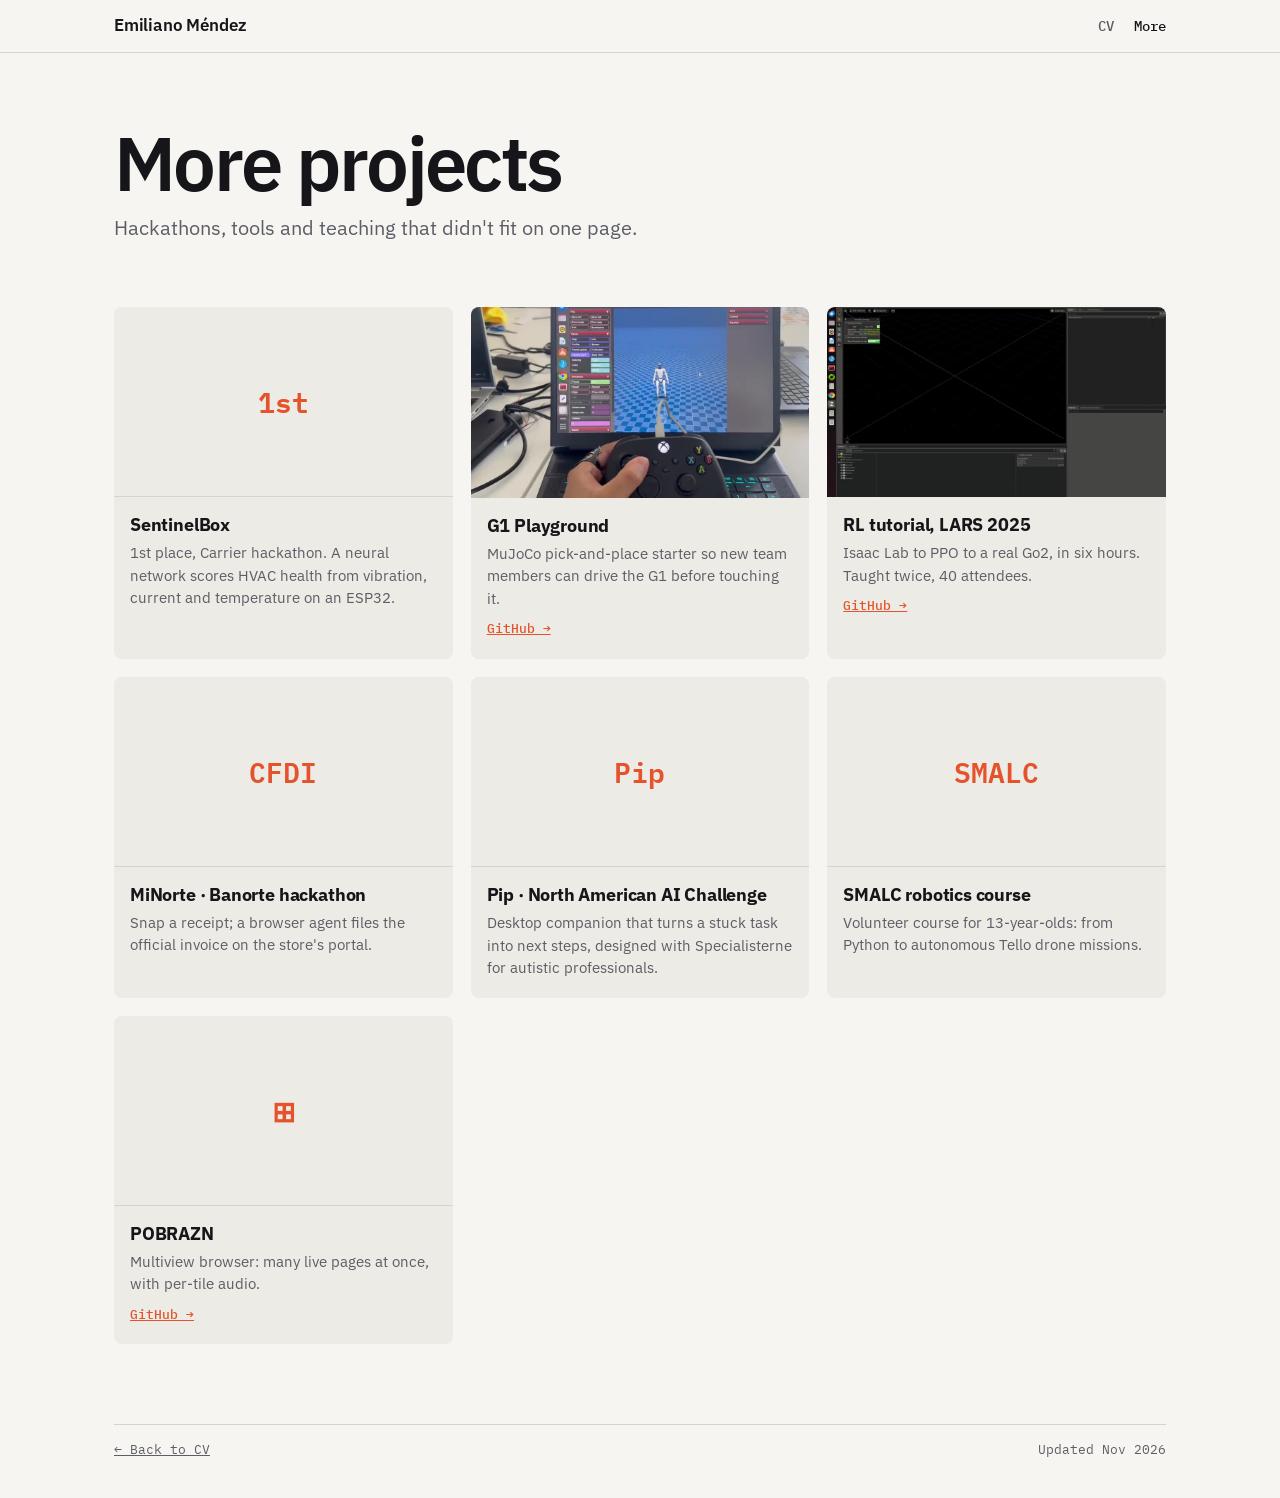
==== more.html @ 5f45ddda "Personal site: CV entries with videos, more projects page" ====
<!doctype html>
<html lang="en">
<head>
<meta charset="utf-8">
<meta name="viewport" content="width=device-width, initial-scale=1">
<title>More projects · Emiliano Méndez</title>
<meta name="description" content="Hackathons, open-source tools and teaching by Emiliano Méndez Jiménez.">
<link rel="preconnect" href="https://fonts.googleapis.com">
<link rel="preconnect" href="https://fonts.gstatic.com" crossorigin>
<link href="https://fonts.googleapis.com/css2?family=IBM+Plex+Mono:wght@400;500&family=IBM+Plex+Sans:wght@400;500;600&display=swap" rel="stylesheet">
<link rel="stylesheet" href="style.css">
<link rel="icon" href="data:image/svg+xml,<svg xmlns='http://www.w3.org/2000/svg' viewBox='0 0 32 32'><rect width='32' height='32' rx='6' fill='%23e4532b'/><text x='16' y='22' font-family='monospace' font-size='16' font-weight='700' fill='white' text-anchor='middle'>EM</text></svg>">
</head>
<body>

<div class="bar">
  <div class="wrap">
    <a class="name" href="./">Emiliano Méndez</a>
    <nav>
      <a href="./">CV</a>
      <a href="more.html" aria-current="page">More</a>
    </nav>
  </div>
</div>

<main class="wrap">
  <section class="hero">
    <h1>More projects</h1>
    <p>Hackathons, tools and teaching that didn't fit on one page.</p>
  </section>

  <div class="cards">
    <article class="card">
      <div class="ph">1st</div>
      <div class="body">
        <h3>SentinelBox</h3>
        <p>1st place, Carrier hackathon. A neural network scores HVAC health from vibration, current and temperature on an ESP32.</p>
      </div>
    </article>

    <article class="card">
      <video src="media/p_playground.mp4" width="960" height="540" poster="media/p_playground.jpg" muted loop playsinline preload="none"></video>
      <div class="body">
        <h3>G1 Playground</h3>
        <p>MuJoCo pick-and-place starter so new team members can drive the G1 before touching it.</p>
        <a class="go" href="https://github.com/EMendezJ/G1-Playground">GitHub →</a>
      </div>
    </article>

    <article class="card">
      <video src="media/p_isaaclab.mp4" width="960" height="600" poster="media/p_isaaclab.jpg" muted loop playsinline preload="none"></video>
      <div class="body">
        <h3>RL tutorial, LARS 2025</h3>
        <p>Isaac Lab to PPO to a real Go2, in six hours. Taught twice, 40 attendees.</p>
        <a class="go" href="https://github.com/EMendezJ/LARS-RL-TUTORIAL">GitHub →</a>
      </div>
    </article>

    <article class="card">
      <div class="ph">CFDI</div>
      <div class="body">
        <h3>MiNorte · Banorte hackathon</h3>
        <p>Snap a receipt; a browser agent files the official invoice on the store's portal.</p>
      </div>
    </article>

    <article class="card">
      <div class="ph">Pip</div>
      <div class="body">
        <h3>Pip · North American AI Challenge</h3>
        <p>Desktop companion that turns a stuck task into next steps, designed with Specialisterne for autistic professionals.</p>
      </div>
    </article>

    <article class="card">
      <div class="ph">SMALC</div>
      <div class="body">
        <h3>SMALC robotics course</h3>
        <p>Volunteer course for 13-year-olds: from Python to autonomous Tello drone missions.</p>
      </div>
    </article>

    <article class="card">
      <div class="ph">⊞</div>
      <div class="body">
        <h3>POBRAZN</h3>
        <p>Multiview browser: many live pages at once, with per-tile audio.</p>
        <a class="go" href="https://github.com/EMendezJ/POBRAZN">GitHub →</a>
      </div>
    </article>
  </div>

  <footer>
    <a href="./">← Back to CV</a>
    <span>Updated Nov 2026</span>
  </footer>
</main>

<script>
  const io = new IntersectionObserver(entries => {
    for (const e of entries) {
      if (e.isIntersecting) e.target.play().catch(() => {});
      else e.target.pause();
    }
  }, { threshold: 0.25 });
  document.querySelectorAll('video').forEach(v => io.observe(v));
</script>
</body>
</html>
---- style.css ----
:root {
  --bg: #f6f5f1;
  --surface: #ecebe5;
  --ink: #16161a;
  --muted: #5d5d66;
  --rule: #d6d4cc;
  --accent: #e4532b;
  --tile: #111114;
  --sans: "IBM Plex Sans", system-ui, sans-serif;
  --mono: "IBM Plex Mono", ui-monospace, monospace;
}
@media (prefers-color-scheme: dark) {
  :root:not([data-theme="light"]) {
    --bg: #101012;
    --surface: #1a1a1d;
    --ink: #ecebe6;
    --muted: #9a9aa3;
    --rule: #2c2c31;
    --accent: #ff6a3d;
    --tile: #000;
  }
}
:root[data-theme="dark"] {
  --bg: #101012;
  --surface: #1a1a1d;
  --ink: #ecebe6;
  --muted: #9a9aa3;
  --rule: #2c2c31;
  --accent: #ff6a3d;
  --tile: #000;
}

* { box-sizing: border-box; }
html { scroll-behavior: smooth; }
body {
  margin: 0;
  background: var(--bg);
  color: var(--ink);
  font: 400 17px/1.5 var(--sans);
  -webkit-font-smoothing: antialiased;
}
a { color: inherit; }
.wrap { max-width: 1100px; margin: 0 auto; padding: 0 24px; }

/* top bar */
.bar {
  position: sticky; top: 0; z-index: 10;
  background: color-mix(in srgb, var(--bg) 88%, transparent);
  backdrop-filter: blur(8px);
  border-bottom: 1px solid var(--rule);
}
.bar .wrap { display: flex; align-items: center; justify-content: space-between; height: 52px; }
.bar .name { font-weight: 600; text-decoration: none; letter-spacing: -0.01em; }
.bar nav { display: flex; gap: 20px; font: 500 14px var(--mono); }
.bar nav a { text-decoration: none; color: var(--muted); }
.bar nav a[aria-current="page"], .bar nav a:hover { color: var(--ink); }

/* hero */
.hero { padding: 72px 0 40px; }
.hero h1 {
  margin: 0 0 12px;
  font-size: clamp(40px, 7vw, 76px);
  line-height: 1;
  letter-spacing: -0.035em;
  font-weight: 600;
}
.hero p { margin: 0; max-width: 34em; font-size: 20px; color: var(--muted); }
.hero p b { color: var(--ink); font-weight: 500; }
.links { display: flex; flex-wrap: wrap; gap: 10px; margin-top: 28px; }
.links a {
  font: 500 14px var(--mono);
  text-decoration: none;
  padding: 8px 14px;
  border: 1px solid var(--rule);
  border-radius: 999px;
}
.links a:hover { border-color: var(--ink); }
.links a.primary { background: var(--ink); color: var(--bg); border-color: var(--ink); }

/* index of entries */
.toc {
  display: grid; grid-template-columns: repeat(auto-fill, minmax(160px, 1fr));
  gap: 0 16px; margin: 8px 0 0; padding: 0; list-style: none;
  border-top: 1px solid var(--rule);
}
.toc a {
  display: block; padding: 12px 0; text-decoration: none;
  border-bottom: 1px solid var(--rule); font-size: 15px;
}
.toc a span { display: block; font: 400 12px var(--mono); color: var(--muted); }
.toc a:hover { color: var(--accent); }

/* entries */
.entry { padding: 56px 0 8px; scroll-margin-top: 52px; }
.entry header {
  display: flex; flex-wrap: wrap; align-items: baseline; justify-content: space-between;
  gap: 4px 16px; padding-bottom: 10px; border-bottom: 2px solid var(--ink);
}
.entry h2 { margin: 0; font-size: 26px; letter-spacing: -0.02em; font-weight: 600; }
.entry h2 small { font-weight: 400; color: var(--muted); }
.entry time, .tag { font: 500 13px var(--mono); color: var(--muted); }
.entry .what { margin: 14px 0 20px; max-width: 46em; font-size: 18px; }
.entry .what em { font-style: normal; color: var(--accent); font-weight: 500; }

/* media strip: tiles keep the clip's own aspect ratio */
.media { display: flex; flex-wrap: wrap; gap: 14px; }
.media figure { margin: 0; flex: 0 1 auto; max-width: 100%; }
.media video, .media img {
  display: block; height: 300px; width: auto; max-width: 100%;
  object-fit: cover; background: var(--tile); border-radius: 6px;
}
.media figcaption { margin-top: 6px; font: 400 13px var(--mono); color: var(--muted); }

/* plain list rows (talks, awards) */
.rows { list-style: none; margin: 16px 0 0; padding: 0; }
.rows li {
  display: grid; grid-template-columns: 110px 1fr; gap: 16px;
  padding: 12px 0; border-bottom: 1px solid var(--rule);
}
.rows li .tag { padding-top: 3px; }
.rows a { text-decoration-color: var(--accent); text-underline-offset: 3px; }

/* more page cards */
.cards { display: grid; grid-template-columns: repeat(auto-fill, minmax(300px, 1fr)); gap: 18px; margin-top: 24px; }
.card { background: var(--surface); border-radius: 8px; overflow: hidden; display: flex; flex-direction: column; }
.card video, .card .ph {
  width: 100%; height: auto; aspect-ratio: 16 / 9; object-fit: cover; display: block; background: var(--tile);
}
.card .ph { display: grid; place-items: center; font: 600 28px var(--mono); color: var(--accent); background: var(--surface); border-bottom: 1px solid var(--rule); }
.card .body { padding: 14px 16px 18px; }
.card h3 { margin: 0 0 4px; font-size: 18px; letter-spacing: -0.01em; }
.card p { margin: 0; color: var(--muted); font-size: 15px; }
.card a.go { display: inline-block; margin-top: 10px; font: 500 13px var(--mono); color: var(--accent); }

footer { margin: 80px 0 40px; padding-top: 16px; border-top: 1px solid var(--rule); font: 400 13px var(--mono); color: var(--muted); display: flex; justify-content: space-between; flex-wrap: wrap; gap: 8px; }

@media (max-width: 640px) {
  .wrap { padding: 0 16px; }
  .hero { padding: 48px 0 28px; }
  .hero p { font-size: 18px; }
  .media { flex-wrap: nowrap; overflow-x: auto; scroll-snap-type: x mandatory; padding-bottom: 6px; }
  .media figure { flex: 0 0 auto; scroll-snap-align: start; }
  .media video, .media img { height: 260px; max-width: 85vw; }
  .rows li { grid-template-columns: 1fr; gap: 2px; }
  .bar nav { gap: 14px; }
}
@media (prefers-reduced-motion: reduce) {
  html { scroll-behavior: auto; }
}
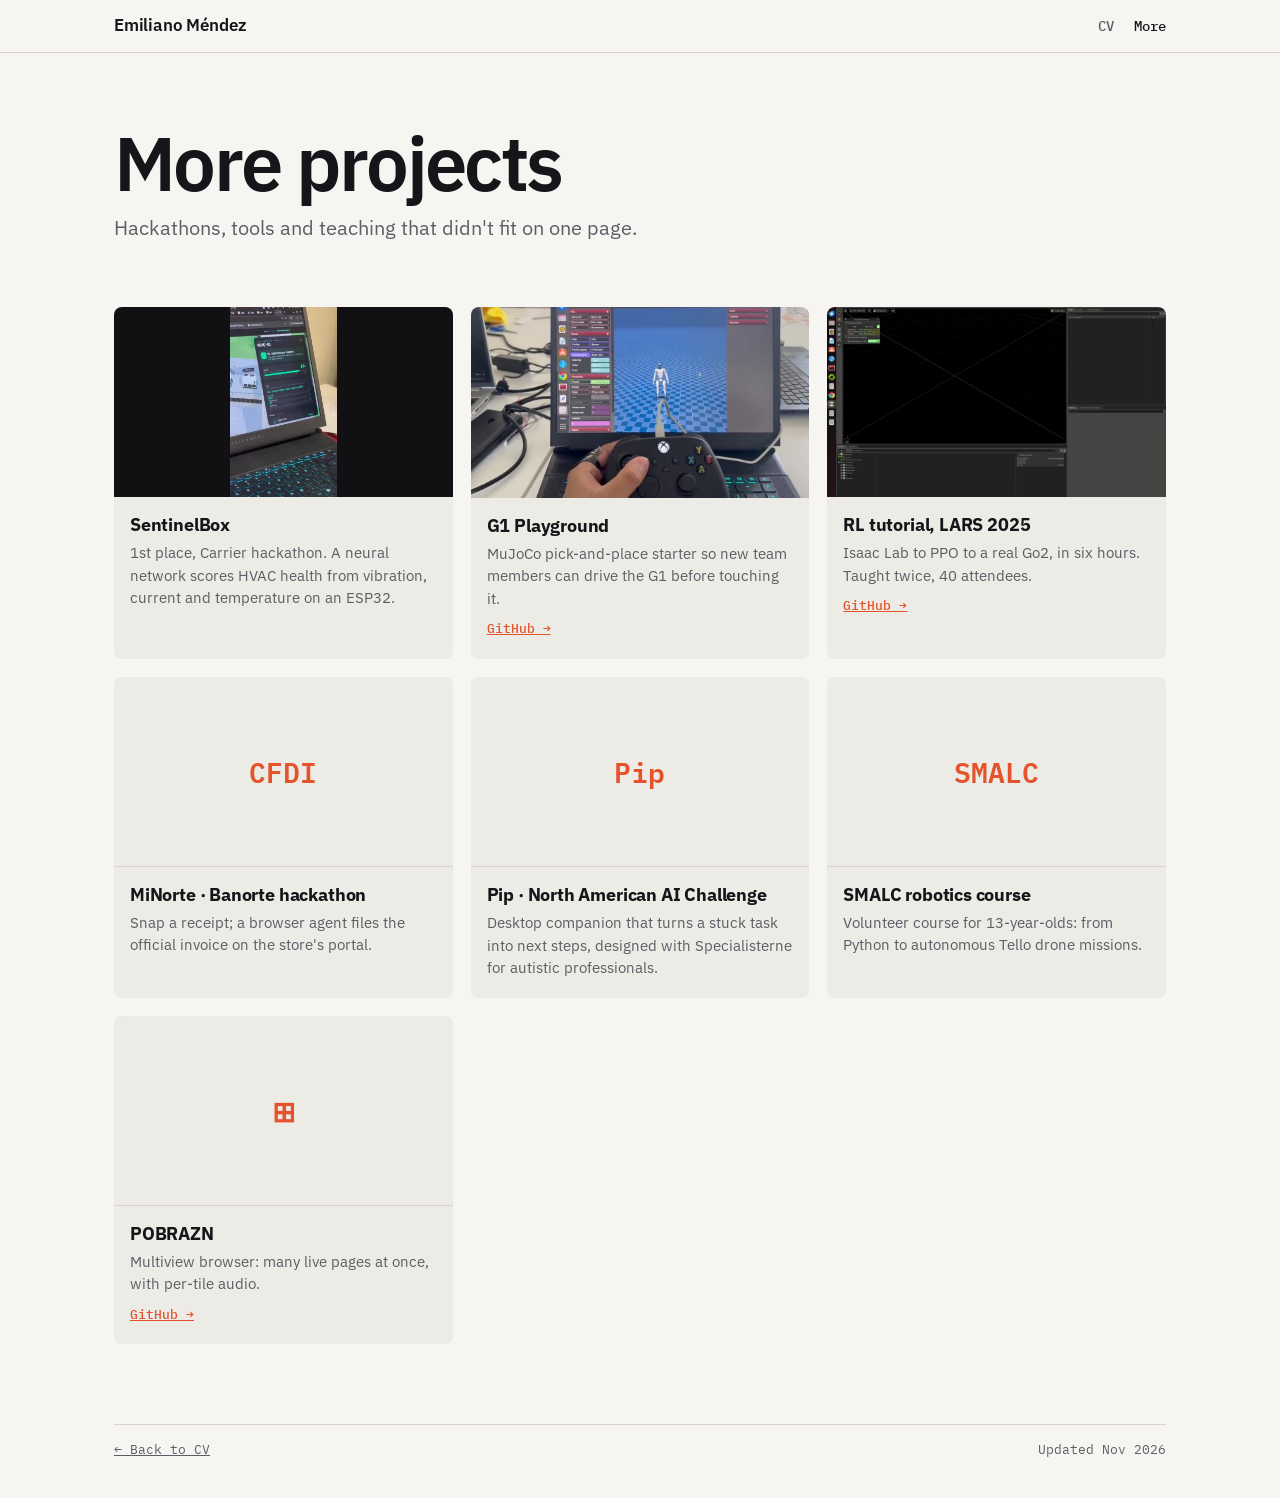
==== commit 93b9fc21: "Add SentinelBox demo clip" ====
--- a/more.html
+++ b/more.html
@@ -31,7 +31,7 @@
 
   <div class="cards">
     <article class="card">
-      <div class="ph">1st</div>
+      <video class="fit" src="media/s_sentinel.mp4" width="406" height="720" poster="media/s_sentinel.jpg" muted loop playsinline preload="none"></video>
       <div class="body">
         <h3>SentinelBox</h3>
         <p>1st place, Carrier hackathon. A neural network scores HVAC health from vibration, current and temperature on an ESP32.</p>
--- a/style.css
+++ b/style.css
@@ -126,6 +126,7 @@
 .card video, .card .ph {
   width: 100%; height: auto; aspect-ratio: 16 / 9; object-fit: cover; display: block; background: var(--tile);
 }
+.card video.fit { object-fit: contain; }
 .card .ph { display: grid; place-items: center; font: 600 28px var(--mono); color: var(--accent); background: var(--surface); border-bottom: 1px solid var(--rule); }
 .card .body { padding: 14px 16px 18px; }
 .card h3 { margin: 0 0 4px; font-size: 18px; letter-spacing: -0.01em; }
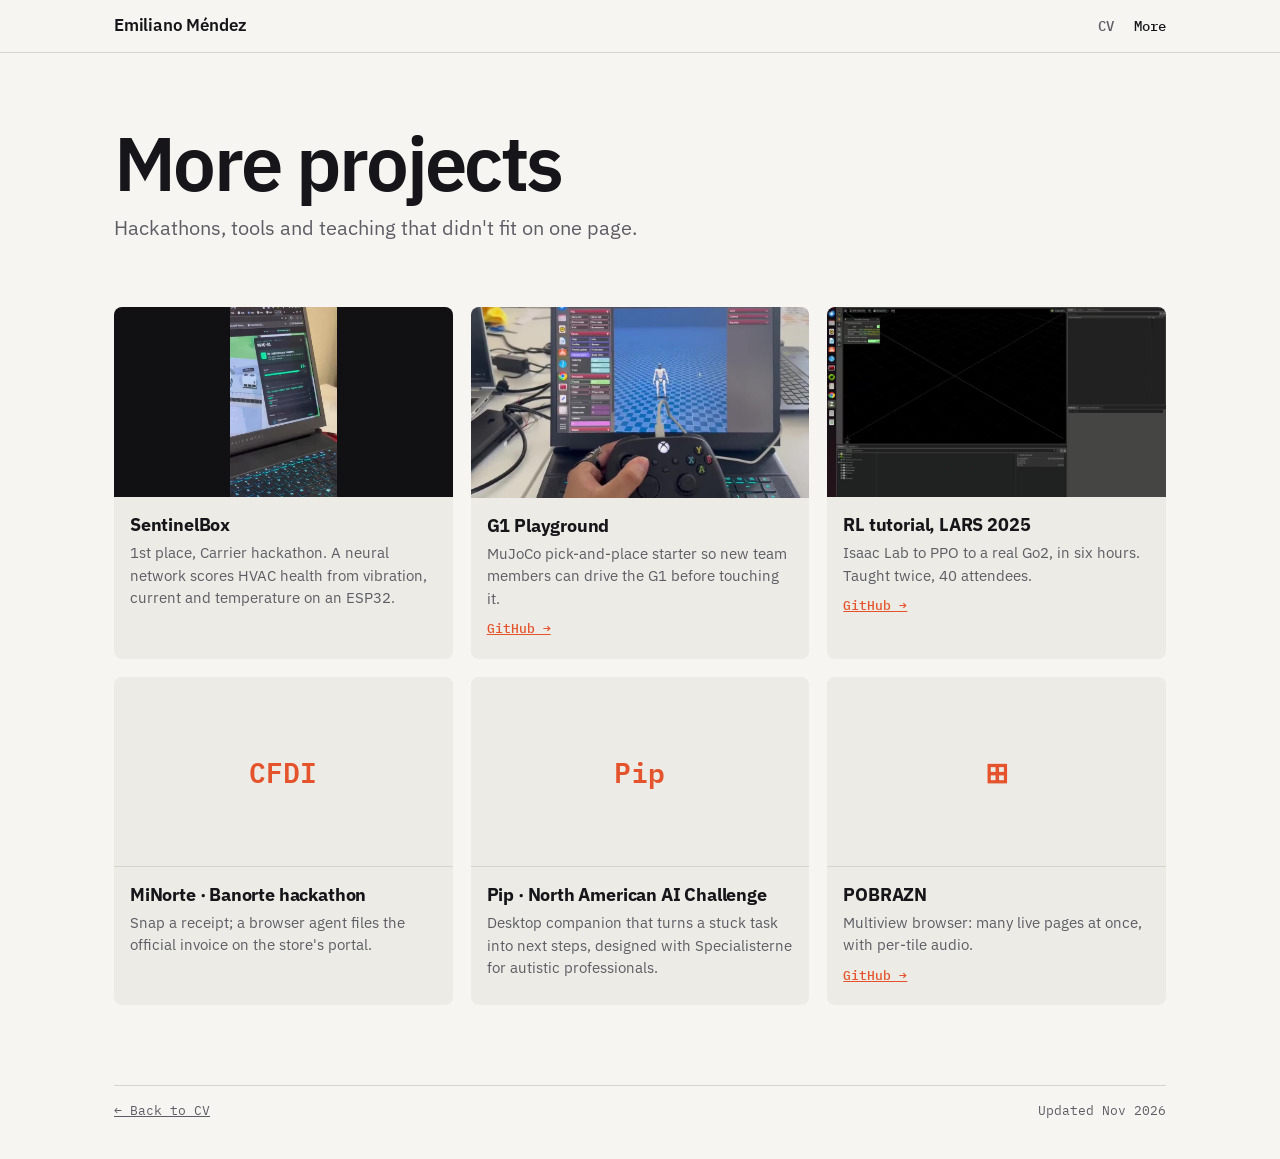
==== commit 643d45f3: "Add SMALC teaching section and CV links" ====
--- a/more.html
+++ b/more.html
@@ -72,13 +72,6 @@
       </div>
     </article>
 
-    <article class="card">
-      <div class="ph">SMALC</div>
-      <div class="body">
-        <h3>SMALC robotics course</h3>
-        <p>Volunteer course for 13-year-olds: from Python to autonomous Tello drone missions.</p>
-      </div>
-    </article>
 
     <article class="card">
       <div class="ph">⊞</div>
--- a/style.css
+++ b/style.css
@@ -111,6 +111,13 @@
 }
 .media figcaption { margin-top: 6px; font: 400 13px var(--mono); color: var(--muted); }
 
+/* course sessions, in teaching order */
+.steps { display: flex; flex-wrap: wrap; gap: 8px; margin: 0 0 20px; padding: 0; list-style: none; counter-reset: s; }
+.steps li { counter-increment: s; font: 400 13px var(--mono); padding: 5px 10px; border: 1px solid var(--rule); border-radius: 999px; }
+.steps li::before { content: counter(s) " "; color: var(--accent); font-weight: 500; }
+.entry .more { margin: 14px 0 0; font: 500 14px var(--mono); }
+.entry .more a { color: var(--accent); text-decoration: none; }
+
 /* plain list rows (talks, awards) */
 .rows { list-style: none; margin: 16px 0 0; padding: 0; }
 .rows li {
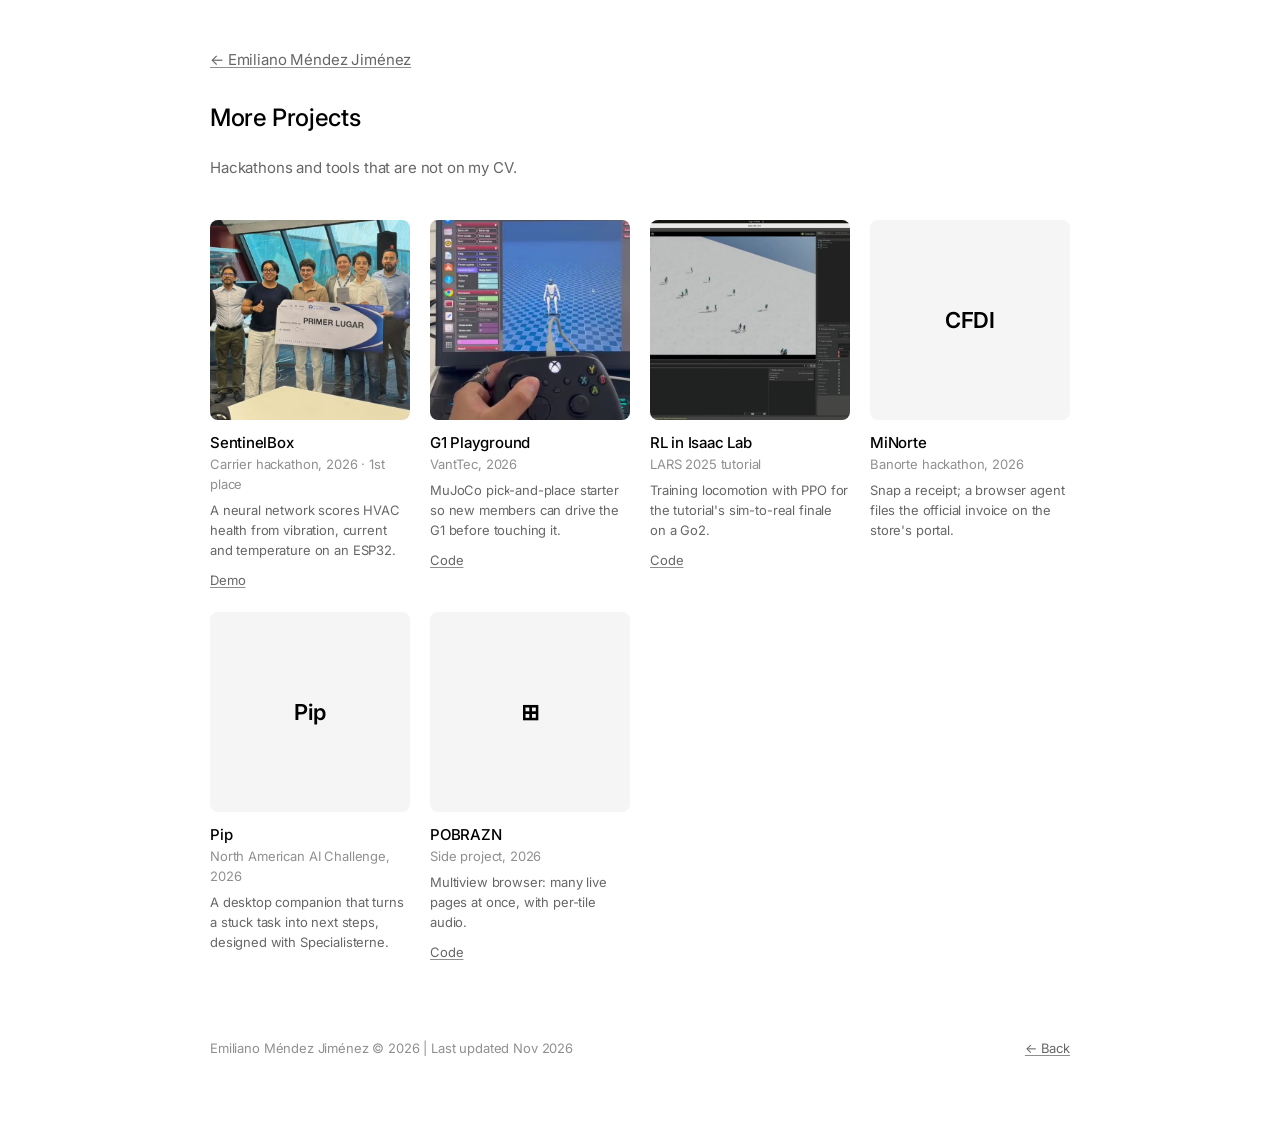
==== commit 4c158967: "Redesign as an academic homepage: profile, affiliations, news, entries with video" ====
--- a/more.html
+++ b/more.html
@@ -3,98 +3,74 @@
 <head>
 <meta charset="utf-8">
 <meta name="viewport" content="width=device-width, initial-scale=1">
-<title>More projects · Emiliano Méndez</title>
-<meta name="description" content="Hackathons, open-source tools and teaching by Emiliano Méndez Jiménez.">
+<title>More projects · Emiliano Méndez Jiménez</title>
+<meta name="description" content="Hackathons and side projects by Emiliano Méndez Jiménez.">
 <link rel="preconnect" href="https://fonts.googleapis.com">
 <link rel="preconnect" href="https://fonts.gstatic.com" crossorigin>
-<link href="https://fonts.googleapis.com/css2?family=IBM+Plex+Mono:wght@400;500&family=IBM+Plex+Sans:wght@400;500;600&display=swap" rel="stylesheet">
+<link href="https://fonts.googleapis.com/css2?family=Inter:wght@400;500;600&display=swap" rel="stylesheet">
 <link rel="stylesheet" href="style.css">
-<link rel="icon" href="data:image/svg+xml,<svg xmlns='http://www.w3.org/2000/svg' viewBox='0 0 32 32'><rect width='32' height='32' rx='6' fill='%23e4532b'/><text x='16' y='22' font-family='monospace' font-size='16' font-weight='700' fill='white' text-anchor='middle'>EM</text></svg>">
+<link rel="icon" href="data:image/svg+xml,<svg xmlns='http://www.w3.org/2000/svg' viewBox='0 0 32 32'><rect width='32' height='32' rx='7' fill='black'/><text x='16' y='21.5' font-family='sans-serif' font-size='14' font-weight='600' fill='white' text-anchor='middle'>EM</text></svg>">
 </head>
 <body>
+<main>
+  <p><a href="./">← Emiliano Méndez Jiménez</a></p>
 
-<div class="bar">
-  <div class="wrap">
-    <a class="name" href="./">Emiliano Méndez</a>
-    <nav>
-      <a href="./">CV</a>
-      <a href="more.html" aria-current="page">More</a>
-    </nav>
-  </div>
-</div>
-
-<main class="wrap">
-  <section class="hero">
-    <h1>More projects</h1>
-    <p>Hackathons, tools and teaching that didn't fit on one page.</p>
+  <section style="margin-top:32px">
+    <h2>More Projects</h2>
+    <p class="lead">Hackathons and tools that are not on my CV.</p>
+    <div class="grid">
+      <div class="card">
+        <div class="media"><img src="media/s_award.jpg" width="900" height="560" alt="The SentinelBox team holding the 1st place check" loading="lazy"></div>
+        <h3>SentinelBox</h3>
+        <div class="where">Carrier hackathon, 2026 · 1st place</div>
+        <p>A neural network scores HVAC health from vibration, current and temperature on an ESP32.</p>
+        <div class="links"><a href="media/s_sentinel.mp4">Demo</a></div>
+      </div>
+      <div class="card">
+        <div class="media"><video src="media/p_playground.mp4" poster="media/p_playground.jpg" muted loop playsinline preload="none"></video></div>
+        <h3>G1 Playground</h3>
+        <div class="where">VantTec, 2026</div>
+        <p>MuJoCo pick-and-place starter so new members can drive the G1 before touching it.</p>
+        <div class="links"><a href="https://github.com/EMendezJ/G1-Playground">Code</a></div>
+      </div>
+      <div class="card">
+        <div class="media"><video src="media/p_isaaclab.mp4" poster="media/p_isaaclab.jpg" muted loop playsinline preload="none"></video></div>
+        <h3>RL in Isaac Lab</h3>
+        <div class="where">LARS 2025 tutorial</div>
+        <p>Training locomotion with PPO for the tutorial's sim-to-real finale on a Go2.</p>
+        <div class="links"><a href="https://github.com/EMendezJ/LARS-RL-TUTORIAL">Code</a></div>
+      </div>
+      <div class="card">
+        <div class="media">CFDI</div>
+        <h3>MiNorte</h3>
+        <div class="where">Banorte hackathon, 2026</div>
+        <p>Snap a receipt; a browser agent files the official invoice on the store's portal.</p>
+      </div>
+      <div class="card">
+        <div class="media">Pip</div>
+        <h3>Pip</h3>
+        <div class="where">North American AI Challenge, 2026</div>
+        <p>A desktop companion that turns a stuck task into next steps, designed with Specialisterne.</p>
+      </div>
+      <div class="card">
+        <div class="media">⊞</div>
+        <h3>POBRAZN</h3>
+        <div class="where">Side project, 2026</div>
+        <p>Multiview browser: many live pages at once, with per-tile audio.</p>
+        <div class="links"><a href="https://github.com/EMendezJ/POBRAZN">Code</a></div>
+      </div>
+    </div>
   </section>
 
-  <div class="cards">
-    <article class="card">
-      <video class="fit" src="media/s_sentinel.mp4" width="406" height="720" poster="media/s_sentinel.jpg" muted loop playsinline preload="none"></video>
-      <div class="body">
-        <h3>SentinelBox</h3>
-        <p>1st place, Carrier hackathon. A neural network scores HVAC health from vibration, current and temperature on an ESP32.</p>
-      </div>
-    </article>
-
-    <article class="card">
-      <video src="media/p_playground.mp4" width="960" height="540" poster="media/p_playground.jpg" muted loop playsinline preload="none"></video>
-      <div class="body">
-        <h3>G1 Playground</h3>
-        <p>MuJoCo pick-and-place starter so new team members can drive the G1 before touching it.</p>
-        <a class="go" href="https://github.com/EMendezJ/G1-Playground">GitHub →</a>
-      </div>
-    </article>
-
-    <article class="card">
-      <video src="media/p_isaaclab.mp4" width="960" height="600" poster="media/p_isaaclab.jpg" muted loop playsinline preload="none"></video>
-      <div class="body">
-        <h3>RL tutorial, LARS 2025</h3>
-        <p>Isaac Lab to PPO to a real Go2, in six hours. Taught twice, 40 attendees.</p>
-        <a class="go" href="https://github.com/EMendezJ/LARS-RL-TUTORIAL">GitHub →</a>
-      </div>
-    </article>
-
-    <article class="card">
-      <div class="ph">CFDI</div>
-      <div class="body">
-        <h3>MiNorte · Banorte hackathon</h3>
-        <p>Snap a receipt; a browser agent files the official invoice on the store's portal.</p>
-      </div>
-    </article>
-
-    <article class="card">
-      <div class="ph">Pip</div>
-      <div class="body">
-        <h3>Pip · North American AI Challenge</h3>
-        <p>Desktop companion that turns a stuck task into next steps, designed with Specialisterne for autistic professionals.</p>
-      </div>
-    </article>
-
-
-    <article class="card">
-      <div class="ph">⊞</div>
-      <div class="body">
-        <h3>POBRAZN</h3>
-        <p>Multiview browser: many live pages at once, with per-tile audio.</p>
-        <a class="go" href="https://github.com/EMendezJ/POBRAZN">GitHub →</a>
-      </div>
-    </article>
-  </div>
-
   <footer>
-    <a href="./">← Back to CV</a>
-    <span>Updated Nov 2026</span>
+    <span>Emiliano Méndez Jiménez © 2026 | Last updated Nov 2026</span>
+    <a href="./">← Back</a>
   </footer>
 </main>
 
 <script>
   const io = new IntersectionObserver(entries => {
-    for (const e of entries) {
-      if (e.isIntersecting) e.target.play().catch(() => {});
-      else e.target.pause();
-    }
+    for (const e of entries) e.isIntersecting ? e.target.play().catch(() => {}) : e.target.pause();
   }, { threshold: 0.25 });
   document.querySelectorAll('video').forEach(v => io.observe(v));
 </script>
--- a/style.css
+++ b/style.css
@@ -1,157 +1,110 @@
+/* Academic-homepage layout: one 900px column, quiet type, media on the left of each entry. */
 :root {
-  --bg: #f6f5f1;
-  --surface: #ecebe5;
-  --ink: #16161a;
-  --muted: #5d5d66;
-  --rule: #d6d4cc;
-  --accent: #e4532b;
-  --tile: #111114;
-  --sans: "IBM Plex Sans", system-ui, sans-serif;
-  --mono: "IBM Plex Mono", ui-monospace, monospace;
+  color-scheme: light;
+  --bg: #ffffff;
+  --bg-2: #f5f5f5;
+  --ink: #000000;
+  --ink-2: rgba(0, 0, 0, 0.6);
+  --ink-3: rgba(0, 0, 0, 0.44);
+  --rule: rgba(0, 0, 0, 0.12);
+  --mark: #fff3a8;
+  --sans: "Inter", -apple-system, BlinkMacSystemFont, "Segoe UI", sans-serif;
 }
 @media (prefers-color-scheme: dark) {
   :root:not([data-theme="light"]) {
-    --bg: #101012;
-    --surface: #1a1a1d;
-    --ink: #ecebe6;
-    --muted: #9a9aa3;
-    --rule: #2c2c31;
-    --accent: #ff6a3d;
-    --tile: #000;
+    color-scheme: dark;
+    --bg: #000000; --bg-2: #1f1f1f; --ink: #ffffff;
+    --ink-2: rgba(255, 255, 255, 0.6); --ink-3: rgba(255, 255, 255, 0.44);
+    --rule: rgba(255, 255, 255, 0.2); --mark: #5c4a00;
   }
 }
 :root[data-theme="dark"] {
-  --bg: #101012;
-  --surface: #1a1a1d;
-  --ink: #ecebe6;
-  --muted: #9a9aa3;
-  --rule: #2c2c31;
-  --accent: #ff6a3d;
-  --tile: #000;
+  color-scheme: dark;
+  --bg: #000000; --bg-2: #1f1f1f; --ink: #ffffff;
+  --ink-2: rgba(255, 255, 255, 0.6); --ink-3: rgba(255, 255, 255, 0.44);
+  --rule: rgba(255, 255, 255, 0.2); --mark: #5c4a00;
 }
 
 * { box-sizing: border-box; }
 html { scroll-behavior: smooth; }
 body {
-  margin: 0;
-  background: var(--bg);
-  color: var(--ink);
-  font: 400 17px/1.5 var(--sans);
+  margin: 0; background: var(--bg); color: var(--ink-2);
+  font: 400 15px/24px var(--sans); letter-spacing: -0.01em;
   -webkit-font-smoothing: antialiased;
 }
-a { color: inherit; }
-.wrap { max-width: 1100px; margin: 0 auto; padding: 0 24px; }
+::selection { background: var(--ink); color: var(--bg); }
+main { max-width: 900px; margin: 0 auto; padding: 48px 20px 64px; }
+section { margin-top: 64px; scroll-margin-top: 24px; }
+h1, h2, h3 { color: var(--ink); font-weight: 500; letter-spacing: -0.015em; margin: 0; }
+h2 { font-size: 24px; line-height: 28px; margin-bottom: 32px; }
+strong, b { color: var(--ink); font-weight: 500; }
+a { color: var(--ink-2); text-decoration: underline; text-decoration-color: var(--ink-3); text-underline-offset: 2px; transition: color .15s, text-decoration-color .15s; }
+a:hover { color: var(--ink); text-decoration-color: var(--ink); }
+a:focus-visible { outline: 2px solid var(--ink); outline-offset: 2px; border-radius: 2px; }
+p { margin: 0 0 16px; }
 
-/* top bar */
-.bar {
-  position: sticky; top: 0; z-index: 10;
-  background: color-mix(in srgb, var(--bg) 88%, transparent);
-  backdrop-filter: blur(8px);
-  border-bottom: 1px solid var(--rule);
+/* profile */
+.profile { display: grid; grid-template-columns: 1fr 220px; gap: 40px; align-items: center; }
+.profile h1 { font-size: 36px; line-height: 40px; letter-spacing: -0.025em; text-align: center; margin-bottom: 24px; }
+.profile img { width: 100%; height: auto; aspect-ratio: 4 / 5; object-fit: cover; border-radius: 8px; display: block; }
+.contact { text-align: center; margin: 4px 0 0; }
+.contact a + a::before { content: "·"; display: inline-block; margin: 0 9px; color: var(--ink-3); text-decoration: none; }
+
+/* where I've been */
+.orgs { display: grid; grid-template-columns: repeat(5, minmax(0, 1fr)); gap: 24px; margin-top: 40px; }
+.org .logo { height: 52px; display: flex; align-items: center; }
+.org .logo img { max-height: 48px; max-width: 96px; object-fit: contain; }
+.org .mono { width: 46px; height: 46px; border-radius: 10px; background: var(--bg-2); display: grid; place-items: center; color: var(--ink); font-weight: 600; font-size: 13px; letter-spacing: 0; }
+.org .name { display: block; margin-top: 12px; color: var(--ink); font-weight: 500; }
+.org .role, .org .time { display: block; font-size: 13px; line-height: 20px; }
+.org .time { color: var(--ink-3); font-variant-numeric: tabular-nums; }
+@media (prefers-color-scheme: dark) { :root:not([data-theme="light"]) .org .logo img { filter: invert(1) hue-rotate(180deg) brightness(1.15); } }
+:root[data-theme="dark"] .org .logo img { filter: invert(1) hue-rotate(180deg) brightness(1.15); }
+
+/* dated tables: news, honors */
+.dated { width: 100%; border-collapse: collapse; }
+.dated th { width: 112px; padding: 8px 16px 8px 0; text-align: left; vertical-align: top; font-weight: 400; font-size: 13px; line-height: 24px; color: var(--ink-3); white-space: nowrap; font-variant-numeric: tabular-nums; }
+.dated td { padding: 8px 0; vertical-align: top; }
+.news.collapsed tr:nth-child(n+7) { display: none; }
+.toggle { margin-top: 12px; padding: 0; border: 0; background: none; font: inherit; font-size: 13px; color: var(--ink-2); text-decoration: underline; text-decoration-color: var(--ink-3); text-underline-offset: 2px; cursor: pointer; }
+.toggle:hover { color: var(--ink); }
+
+/* entries: media left, text right */
+.lead { margin: -8px 0 40px; max-width: 46em; }
+.entry { display: grid; grid-template-columns: 200px 1fr; gap: 24px; align-items: center; margin-bottom: 36px; scroll-margin-top: 24px; }
+.entry .thumb { width: 200px; height: 200px; border-radius: 8px; overflow: hidden; background: var(--bg-2); }
+.entry .thumb video, .entry .thumb img { width: 100%; height: 100%; object-fit: cover; display: block; }
+.title { color: var(--ink); font-size: 18px; line-height: 24px; font-weight: 500; }
+.title mark { background: var(--mark); color: inherit; padding: 0 2px; box-decoration-break: clone; -webkit-box-decoration-break: clone; }
+.byline { margin-top: 4px; }
+.venue { margin-top: 2px; }
+.venue b { font-weight: 500; }
+.links { margin-top: 8px; }
+.links a + a::before { content: "·"; display: inline-block; margin: 0 9px; color: var(--ink-3); }
+
+/* grid of cards: teaching, more projects */
+.grid { display: grid; grid-template-columns: repeat(4, minmax(0, 1fr)); gap: 20px; }
+.card .media { aspect-ratio: 1 / 1; border-radius: 8px; overflow: hidden; background: var(--bg-2); display: grid; place-items: center; color: var(--ink); font-weight: 600; font-size: 22px; }
+.card .media img, .card .media video { width: 100%; height: 100%; object-fit: cover; display: block; }
+.card h3 { font-size: 15px; line-height: 22px; margin-top: 12px; }
+.card .where { font-size: 13px; line-height: 20px; color: var(--ink-3); }
+.card p { font-size: 13px; line-height: 20px; margin: 6px 0 0; }
+.card .links { font-size: 13px; }
+.grid.two { grid-template-columns: repeat(2, minmax(0, 1fr)); gap: 32px 24px; }
+.grid.two .card .media { aspect-ratio: 1200 / 636; }
+
+footer { margin-top: 72px; font-size: 13px; color: var(--ink-3); display: flex; justify-content: space-between; flex-wrap: wrap; gap: 8px; }
+
+@media (max-width: 760px) {
+  .profile { grid-template-columns: 1fr; gap: 24px; }
+  .profile .photo { order: -1; max-width: 220px; margin: 0 auto; }
+  .orgs { grid-template-columns: repeat(2, minmax(0, 1fr)); }
+  .grid { grid-template-columns: repeat(2, minmax(0, 1fr)); }
 }
-.bar .wrap { display: flex; align-items: center; justify-content: space-between; height: 52px; }
-.bar .name { font-weight: 600; text-decoration: none; letter-spacing: -0.01em; }
-.bar nav { display: flex; gap: 20px; font: 500 14px var(--mono); }
-.bar nav a { text-decoration: none; color: var(--muted); }
-.bar nav a[aria-current="page"], .bar nav a:hover { color: var(--ink); }
-
-/* hero */
-.hero { padding: 72px 0 40px; }
-.hero h1 {
-  margin: 0 0 12px;
-  font-size: clamp(40px, 7vw, 76px);
-  line-height: 1;
-  letter-spacing: -0.035em;
-  font-weight: 600;
+@media (max-width: 560px) {
+  main { padding: 32px 16px 48px; }
+  .entry { grid-template-columns: 1fr; gap: 12px; }
+  .entry .thumb { width: 100%; height: auto; aspect-ratio: 16 / 10; }
+  .dated th { width: 84px; }
 }
-.hero p { margin: 0; max-width: 34em; font-size: 20px; color: var(--muted); }
-.hero p b { color: var(--ink); font-weight: 500; }
-.links { display: flex; flex-wrap: wrap; gap: 10px; margin-top: 28px; }
-.links a {
-  font: 500 14px var(--mono);
-  text-decoration: none;
-  padding: 8px 14px;
-  border: 1px solid var(--rule);
-  border-radius: 999px;
-}
-.links a:hover { border-color: var(--ink); }
-.links a.primary { background: var(--ink); color: var(--bg); border-color: var(--ink); }
-
-/* index of entries */
-.toc {
-  display: grid; grid-template-columns: repeat(auto-fill, minmax(160px, 1fr));
-  gap: 0 16px; margin: 8px 0 0; padding: 0; list-style: none;
-  border-top: 1px solid var(--rule);
-}
-.toc a {
-  display: block; padding: 12px 0; text-decoration: none;
-  border-bottom: 1px solid var(--rule); font-size: 15px;
-}
-.toc a span { display: block; font: 400 12px var(--mono); color: var(--muted); }
-.toc a:hover { color: var(--accent); }
-
-/* entries */
-.entry { padding: 56px 0 8px; scroll-margin-top: 52px; }
-.entry header {
-  display: flex; flex-wrap: wrap; align-items: baseline; justify-content: space-between;
-  gap: 4px 16px; padding-bottom: 10px; border-bottom: 2px solid var(--ink);
-}
-.entry h2 { margin: 0; font-size: 26px; letter-spacing: -0.02em; font-weight: 600; }
-.entry h2 small { font-weight: 400; color: var(--muted); }
-.entry time, .tag { font: 500 13px var(--mono); color: var(--muted); }
-.entry .what { margin: 14px 0 20px; max-width: 46em; font-size: 18px; }
-.entry .what em { font-style: normal; color: var(--accent); font-weight: 500; }
-
-/* media strip: tiles keep the clip's own aspect ratio */
-.media { display: flex; flex-wrap: wrap; gap: 14px; }
-.media figure { margin: 0; flex: 0 1 auto; max-width: 100%; }
-.media video, .media img {
-  display: block; height: 300px; width: auto; max-width: 100%;
-  object-fit: cover; background: var(--tile); border-radius: 6px;
-}
-.media figcaption { margin-top: 6px; font: 400 13px var(--mono); color: var(--muted); }
-
-/* course sessions, in teaching order */
-.steps { display: flex; flex-wrap: wrap; gap: 8px; margin: 0 0 20px; padding: 0; list-style: none; counter-reset: s; }
-.steps li { counter-increment: s; font: 400 13px var(--mono); padding: 5px 10px; border: 1px solid var(--rule); border-radius: 999px; }
-.steps li::before { content: counter(s) " "; color: var(--accent); font-weight: 500; }
-.entry .more { margin: 14px 0 0; font: 500 14px var(--mono); }
-.entry .more a { color: var(--accent); text-decoration: none; }
-
-/* plain list rows (talks, awards) */
-.rows { list-style: none; margin: 16px 0 0; padding: 0; }
-.rows li {
-  display: grid; grid-template-columns: 110px 1fr; gap: 16px;
-  padding: 12px 0; border-bottom: 1px solid var(--rule);
-}
-.rows li .tag { padding-top: 3px; }
-.rows a { text-decoration-color: var(--accent); text-underline-offset: 3px; }
-
-/* more page cards */
-.cards { display: grid; grid-template-columns: repeat(auto-fill, minmax(300px, 1fr)); gap: 18px; margin-top: 24px; }
-.card { background: var(--surface); border-radius: 8px; overflow: hidden; display: flex; flex-direction: column; }
-.card video, .card .ph {
-  width: 100%; height: auto; aspect-ratio: 16 / 9; object-fit: cover; display: block; background: var(--tile);
-}
-.card video.fit { object-fit: contain; }
-.card .ph { display: grid; place-items: center; font: 600 28px var(--mono); color: var(--accent); background: var(--surface); border-bottom: 1px solid var(--rule); }
-.card .body { padding: 14px 16px 18px; }
-.card h3 { margin: 0 0 4px; font-size: 18px; letter-spacing: -0.01em; }
-.card p { margin: 0; color: var(--muted); font-size: 15px; }
-.card a.go { display: inline-block; margin-top: 10px; font: 500 13px var(--mono); color: var(--accent); }
-
-footer { margin: 80px 0 40px; padding-top: 16px; border-top: 1px solid var(--rule); font: 400 13px var(--mono); color: var(--muted); display: flex; justify-content: space-between; flex-wrap: wrap; gap: 8px; }
-
-@media (max-width: 640px) {
-  .wrap { padding: 0 16px; }
-  .hero { padding: 48px 0 28px; }
-  .hero p { font-size: 18px; }
-  .media { flex-wrap: nowrap; overflow-x: auto; scroll-snap-type: x mandatory; padding-bottom: 6px; }
-  .media figure { flex: 0 0 auto; scroll-snap-align: start; }
-  .media video, .media img { height: 260px; max-width: 85vw; }
-  .rows li { grid-template-columns: 1fr; gap: 2px; }
-  .bar nav { gap: 14px; }
-}
-@media (prefers-reduced-motion: reduce) {
-  html { scroll-behavior: auto; }
-}
+@media (prefers-reduced-motion: reduce) { html { scroll-behavior: auto; } }
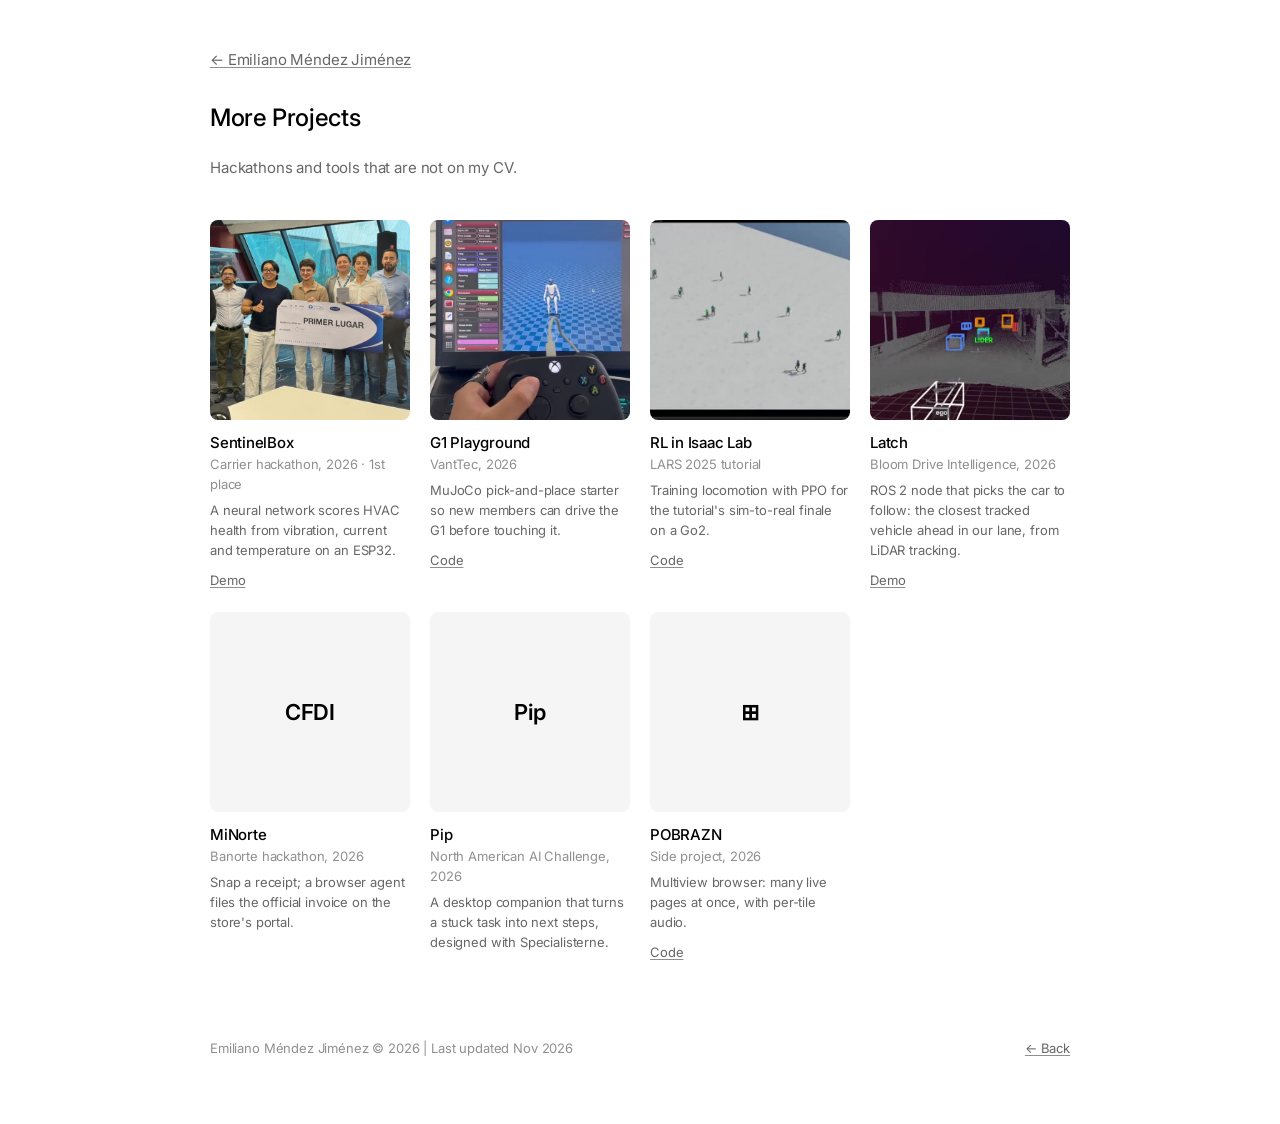
==== commit 72eab434: "Add Latch to more projects; fix Isaac Lab clip start" ====
--- a/more.html
+++ b/more.html
@@ -41,6 +41,13 @@
         <div class="links"><a href="https://github.com/EMendezJ/LARS-RL-TUTORIAL">Code</a></div>
       </div>
       <div class="card">
+        <div class="media"><video src="media/p_latch.mp4" poster="media/p_latch.jpg" muted loop playsinline preload="none"></video></div>
+        <h3>Latch</h3>
+        <div class="where">Bloom Drive Intelligence, 2026</div>
+        <p>ROS 2 node that picks the car to follow: the closest tracked vehicle ahead in our lane, from LiDAR tracking.</p>
+        <div class="links"><a href="media/p_latch.mp4">Demo</a></div>
+      </div>
+      <div class="card">
         <div class="media">CFDI</div>
         <h3>MiNorte</h3>
         <div class="where">Banorte hackathon, 2026</div>
--- a/style.css
+++ b/style.css
@@ -45,34 +45,29 @@
 
 /* profile */
 .profile { display: grid; grid-template-columns: 1fr 220px; gap: 40px; align-items: center; }
-.profile h1 { font-size: 36px; line-height: 40px; letter-spacing: -0.025em; text-align: center; margin-bottom: 24px; }
-.profile img { width: 100%; height: auto; aspect-ratio: 4 / 5; object-fit: cover; border-radius: 8px; display: block; }
-.contact { text-align: center; margin: 4px 0 0; }
+.profile h1 { font-size: 36px; line-height: 40px; letter-spacing: -0.025em; margin-bottom: 20px; }
+.profile img { width: 100%; height: auto; aspect-ratio: 4 / 5; object-position: center 30%; object-fit: cover; border-radius: 8px; display: block; }
+.contact { margin: 4px 0 0; }
 .contact a + a::before { content: "·"; display: inline-block; margin: 0 9px; color: var(--ink-3); text-decoration: none; }
 
 /* where I've been */
 .orgs { display: grid; grid-template-columns: repeat(5, minmax(0, 1fr)); gap: 24px; margin-top: 40px; }
-.org .logo { height: 52px; display: flex; align-items: center; }
-.org .logo img { max-height: 48px; max-width: 96px; object-fit: contain; }
-.org .mono { width: 46px; height: 46px; border-radius: 10px; background: var(--bg-2); display: grid; place-items: center; color: var(--ink); font-weight: 600; font-size: 13px; letter-spacing: 0; }
-.org .name { display: block; margin-top: 12px; color: var(--ink); font-weight: 500; }
+/* logos keep their brand colors on a white plate in both themes */
+.org .logo { width: 96px; height: 60px; padding: 8px 10px; border-radius: 10px; background: #ffffff; border: 1px solid var(--rule); display: flex; align-items: center; justify-content: center; }
+.org .logo img { max-width: 100%; max-height: 100%; object-fit: contain; }
+.org .name { display: block; margin-top: 14px; color: var(--ink); font-weight: 500; }
 .org .role, .org .time { display: block; font-size: 13px; line-height: 20px; }
 .org .time { color: var(--ink-3); font-variant-numeric: tabular-nums; }
-@media (prefers-color-scheme: dark) { :root:not([data-theme="light"]) .org .logo img { filter: invert(1) hue-rotate(180deg) brightness(1.15); } }
-:root[data-theme="dark"] .org .logo img { filter: invert(1) hue-rotate(180deg) brightness(1.15); }
 
-/* dated tables: news, honors */
+/* dated table: honors */
 .dated { width: 100%; border-collapse: collapse; }
 .dated th { width: 112px; padding: 8px 16px 8px 0; text-align: left; vertical-align: top; font-weight: 400; font-size: 13px; line-height: 24px; color: var(--ink-3); white-space: nowrap; font-variant-numeric: tabular-nums; }
 .dated td { padding: 8px 0; vertical-align: top; }
-.news.collapsed tr:nth-child(n+7) { display: none; }
-.toggle { margin-top: 12px; padding: 0; border: 0; background: none; font: inherit; font-size: 13px; color: var(--ink-2); text-decoration: underline; text-decoration-color: var(--ink-3); text-underline-offset: 2px; cursor: pointer; }
-.toggle:hover { color: var(--ink); }
 
 /* entries: media left, text right */
 .lead { margin: -8px 0 40px; max-width: 46em; }
-.entry { display: grid; grid-template-columns: 200px 1fr; gap: 24px; align-items: center; margin-bottom: 36px; scroll-margin-top: 24px; }
-.entry .thumb { width: 200px; height: 200px; border-radius: 8px; overflow: hidden; background: var(--bg-2); }
+.entry { display: grid; grid-template-columns: 240px 1fr; gap: 24px; align-items: center; margin-bottom: 36px; scroll-margin-top: 24px; }
+.entry .thumb { width: 240px; height: 240px; border-radius: 8px; overflow: hidden; background: var(--bg-2); }
 .entry .thumb video, .entry .thumb img { width: 100%; height: 100%; object-fit: cover; display: block; }
 .title { color: var(--ink); font-size: 18px; line-height: 24px; font-weight: 500; }
 .title mark { background: var(--mark); color: inherit; padding: 0 2px; box-decoration-break: clone; -webkit-box-decoration-break: clone; }
@@ -90,8 +85,18 @@
 .card .where { font-size: 13px; line-height: 20px; color: var(--ink-3); }
 .card p { font-size: 13px; line-height: 20px; margin: 6px 0 0; }
 .card .links { font-size: 13px; }
-.grid.two { grid-template-columns: repeat(2, minmax(0, 1fr)); gap: 32px 24px; }
-.grid.two .card .media { aspect-ratio: 1200 / 636; }
+/* small supporting thumbnails, aligned with the entry text */
+.minis { display: grid; grid-template-columns: repeat(4, minmax(0, 1fr)); gap: 16px; margin: -12px 0 0 264px; }
+.minis .card .media { aspect-ratio: 16 / 9; border-radius: 6px; }
+.minis .card h3 { font-size: 13px; line-height: 18px; margin-top: 8px; }
+.minis .card .where { font-size: 12px; line-height: 18px; }
+
+/* entries with a poster: small portrait poster on the right, text column unchanged */
+.entry.with-poster { grid-template-columns: 240px 1fr 96px; }
+.poster { display: block; text-decoration: none; text-align: center; }
+.poster img { display: block; width: 96px; height: auto; aspect-ratio: 2 / 3; object-fit: cover; border-radius: 4px; border: 1px solid var(--rule); transition: transform .2s; }
+.poster:hover img { transform: translateY(-2px); }
+.poster span { display: block; margin-top: 6px; font-size: 12px; line-height: 16px; color: var(--ink-3); }
 
 footer { margin-top: 72px; font-size: 13px; color: var(--ink-3); display: flex; justify-content: space-between; flex-wrap: wrap; gap: 8px; }
 
@@ -105,6 +110,11 @@
   main { padding: 32px 16px 48px; }
   .entry { grid-template-columns: 1fr; gap: 12px; }
   .entry .thumb { width: 100%; height: auto; aspect-ratio: 16 / 10; }
+  .entry.with-poster { grid-template-columns: 1fr; }
+  .poster { display: flex; align-items: center; gap: 10px; }
+  .poster img { width: 56px; }
+  .poster span { margin: 0; }
+  .minis { margin-left: 0; grid-template-columns: repeat(2, minmax(0, 1fr)); }
   .dated th { width: 84px; }
 }
 @media (prefers-reduced-motion: reduce) { html { scroll-behavior: auto; } }
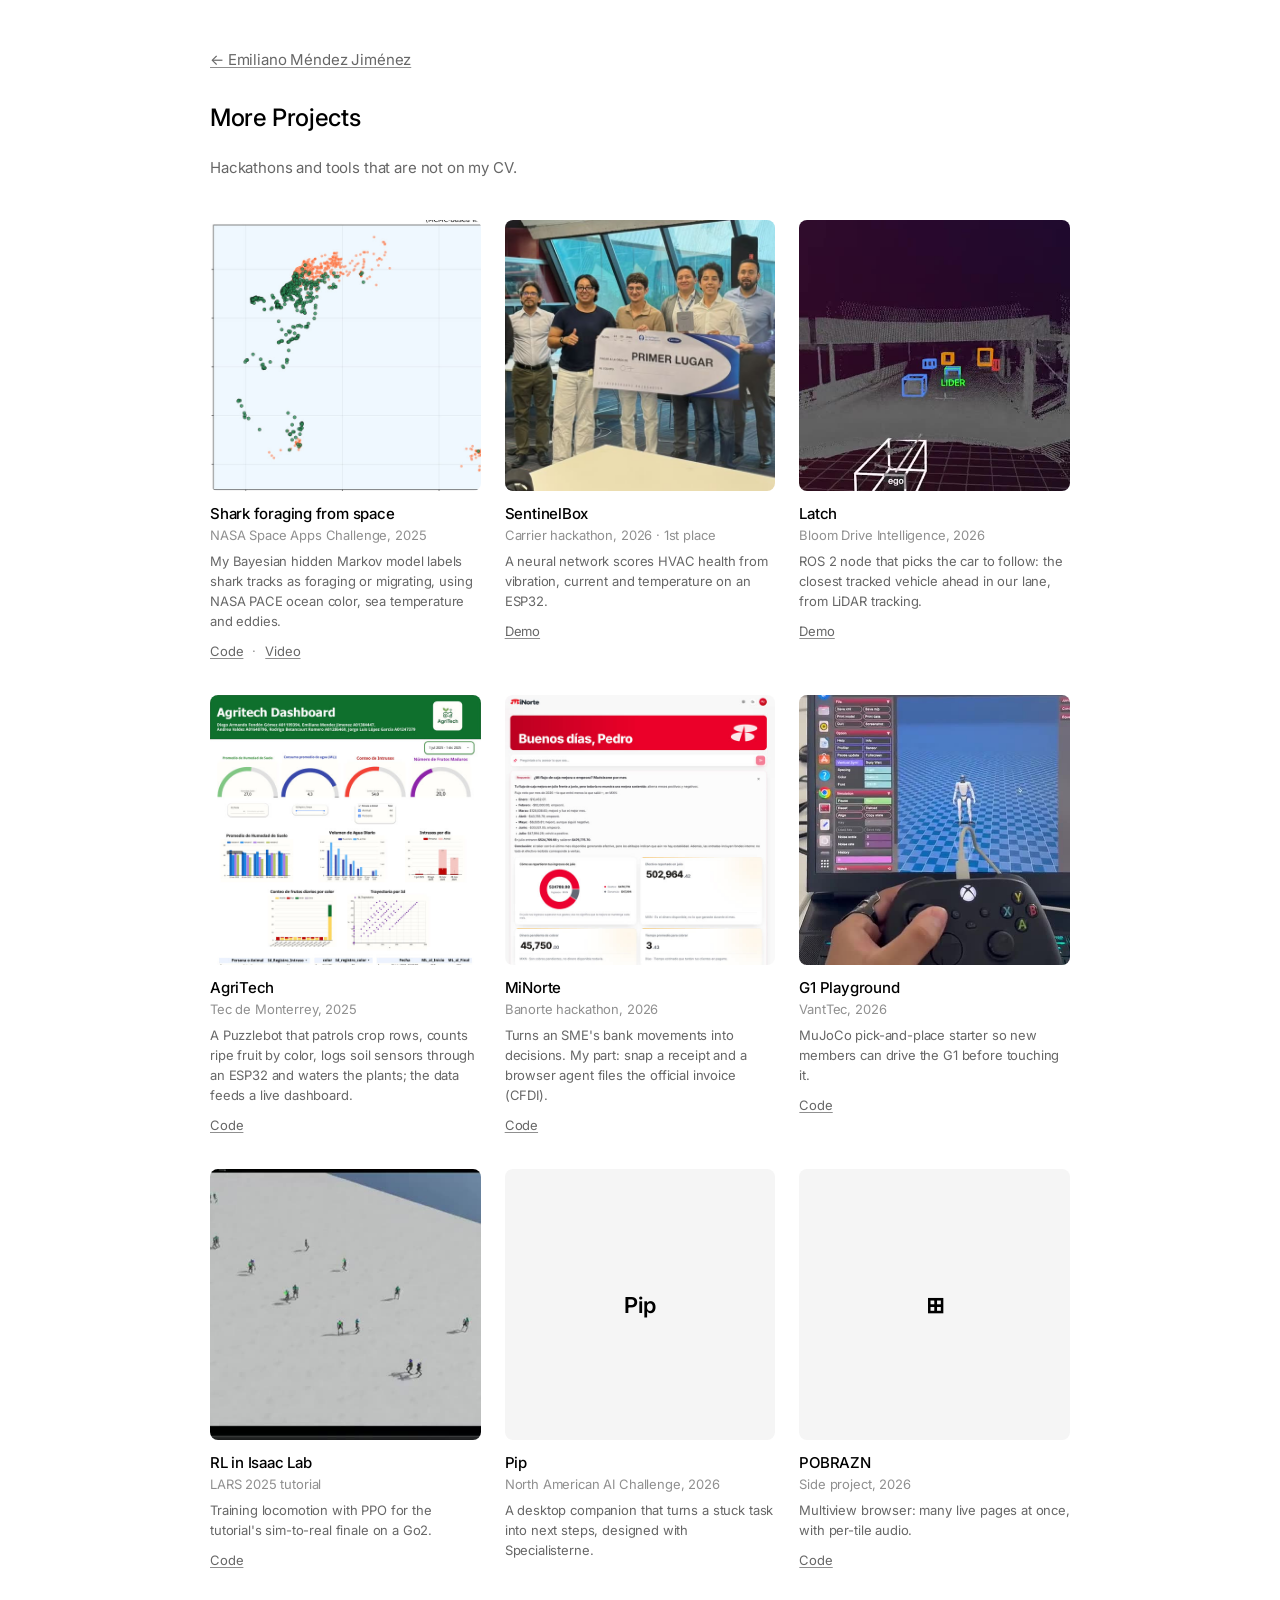
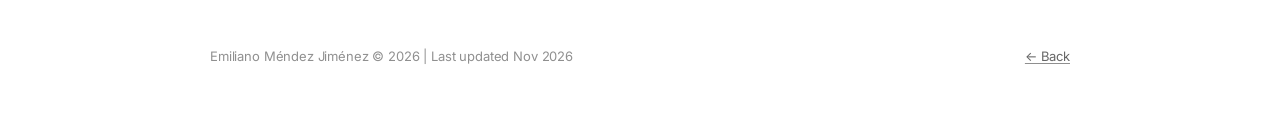
==== commit 10b1bff3: "More projects: NASA Space Apps model, AgriTech, MiNorte screenshot; 3-column grid" ====
--- a/more.html
+++ b/more.html
@@ -18,13 +18,41 @@
   <section style="margin-top:32px">
     <h2>More Projects</h2>
     <p class="lead">Hackathons and tools that are not on my CV.</p>
-    <div class="grid">
+    <div class="grid three">
+      <div class="card">
+        <div class="media"><img src="media/p_nasa.jpg" width="600" height="600" alt="Model output: shark positions labeled foraging (green) or migrating (orange)" loading="lazy"></div>
+        <h3>Shark foraging from space</h3>
+        <div class="where">NASA Space Apps Challenge, 2025</div>
+        <p>My Bayesian hidden Markov model labels shark tracks as foraging or migrating, using NASA PACE ocean color, sea temperature and eddies.</p>
+        <div class="links"><a href="https://github.com/Noe-Sanchez/NASA-Space-Apps/tree/dev/model_project/predictive_model">Code</a><a href="https://youtu.be/XqZsoesa55w">Video</a></div>
+      </div>
       <div class="card">
         <div class="media"><img src="media/s_award.jpg" width="900" height="560" alt="The SentinelBox team holding the 1st place check" loading="lazy"></div>
         <h3>SentinelBox</h3>
         <div class="where">Carrier hackathon, 2026 · 1st place</div>
         <p>A neural network scores HVAC health from vibration, current and temperature on an ESP32.</p>
         <div class="links"><a href="media/s_sentinel.mp4">Demo</a></div>
+      </div>
+      <div class="card">
+        <div class="media"><video src="media/p_latch.mp4" poster="media/p_latch.jpg" muted loop playsinline preload="none"></video></div>
+        <h3>Latch</h3>
+        <div class="where">Bloom Drive Intelligence, 2026</div>
+        <p>ROS 2 node that picks the car to follow: the closest tracked vehicle ahead in our lane, from LiDAR tracking.</p>
+        <div class="links"><a href="media/p_latch.mp4">Demo</a></div>
+      </div>
+      <div class="card">
+        <div class="media"><img src="media/p_agritech.jpg" width="600" height="600" alt="AgriTech dashboard: soil moisture, water use, intruders and ripe fruit" loading="lazy"></div>
+        <h3>AgriTech</h3>
+        <div class="where">Tec de Monterrey, 2025</div>
+        <p>A Puzzlebot that patrols crop rows, counts ripe fruit by color, logs soil sensors through an ESP32 and waters the plants; the data feeds a live dashboard.</p>
+        <div class="links"><a href="https://github.com/EMendezJ/AgriTech">Code</a></div>
+      </div>
+      <div class="card">
+        <div class="media"><img src="media/p_minorte.jpg" width="600" height="600" alt="MiNorte advisor screen with cash-flow charts" loading="lazy"></div>
+        <h3>MiNorte</h3>
+        <div class="where">Banorte hackathon, 2026</div>
+        <p>Turns an SME's bank movements into decisions. My part: snap a receipt and a browser agent files the official invoice (CFDI).</p>
+        <div class="links"><a href="https://github.com/pedroolib/MiNorte-by-Banorte">Code</a></div>
       </div>
       <div class="card">
         <div class="media"><video src="media/p_playground.mp4" poster="media/p_playground.jpg" muted loop playsinline preload="none"></video></div>
@@ -39,19 +67,6 @@
         <div class="where">LARS 2025 tutorial</div>
         <p>Training locomotion with PPO for the tutorial's sim-to-real finale on a Go2.</p>
         <div class="links"><a href="https://github.com/EMendezJ/LARS-RL-TUTORIAL">Code</a></div>
-      </div>
-      <div class="card">
-        <div class="media"><video src="media/p_latch.mp4" poster="media/p_latch.jpg" muted loop playsinline preload="none"></video></div>
-        <h3>Latch</h3>
-        <div class="where">Bloom Drive Intelligence, 2026</div>
-        <p>ROS 2 node that picks the car to follow: the closest tracked vehicle ahead in our lane, from LiDAR tracking.</p>
-        <div class="links"><a href="media/p_latch.mp4">Demo</a></div>
-      </div>
-      <div class="card">
-        <div class="media">CFDI</div>
-        <h3>MiNorte</h3>
-        <div class="where">Banorte hackathon, 2026</div>
-        <p>Snap a receipt; a browser agent files the official invoice on the store's portal.</p>
       </div>
       <div class="card">
         <div class="media">Pip</div>
--- a/style.css
+++ b/style.css
@@ -85,6 +85,7 @@
 .card .where { font-size: 13px; line-height: 20px; color: var(--ink-3); }
 .card p { font-size: 13px; line-height: 20px; margin: 6px 0 0; }
 .card .links { font-size: 13px; }
+.grid.three { grid-template-columns: repeat(3, minmax(0, 1fr)); gap: 32px 24px; }
 /* small supporting thumbnails, aligned with the entry text */
 .minis { display: grid; grid-template-columns: repeat(4, minmax(0, 1fr)); gap: 16px; margin: -12px 0 0 264px; }
 .minis .card .media { aspect-ratio: 16 / 9; border-radius: 6px; }
@@ -104,7 +105,7 @@
   .profile { grid-template-columns: 1fr; gap: 24px; }
   .profile .photo { order: -1; max-width: 220px; margin: 0 auto; }
   .orgs { grid-template-columns: repeat(2, minmax(0, 1fr)); }
-  .grid { grid-template-columns: repeat(2, minmax(0, 1fr)); }
+  .grid, .grid.three { grid-template-columns: repeat(2, minmax(0, 1fr)); }
 }
 @media (max-width: 560px) {
   main { padding: 32px 16px 48px; }
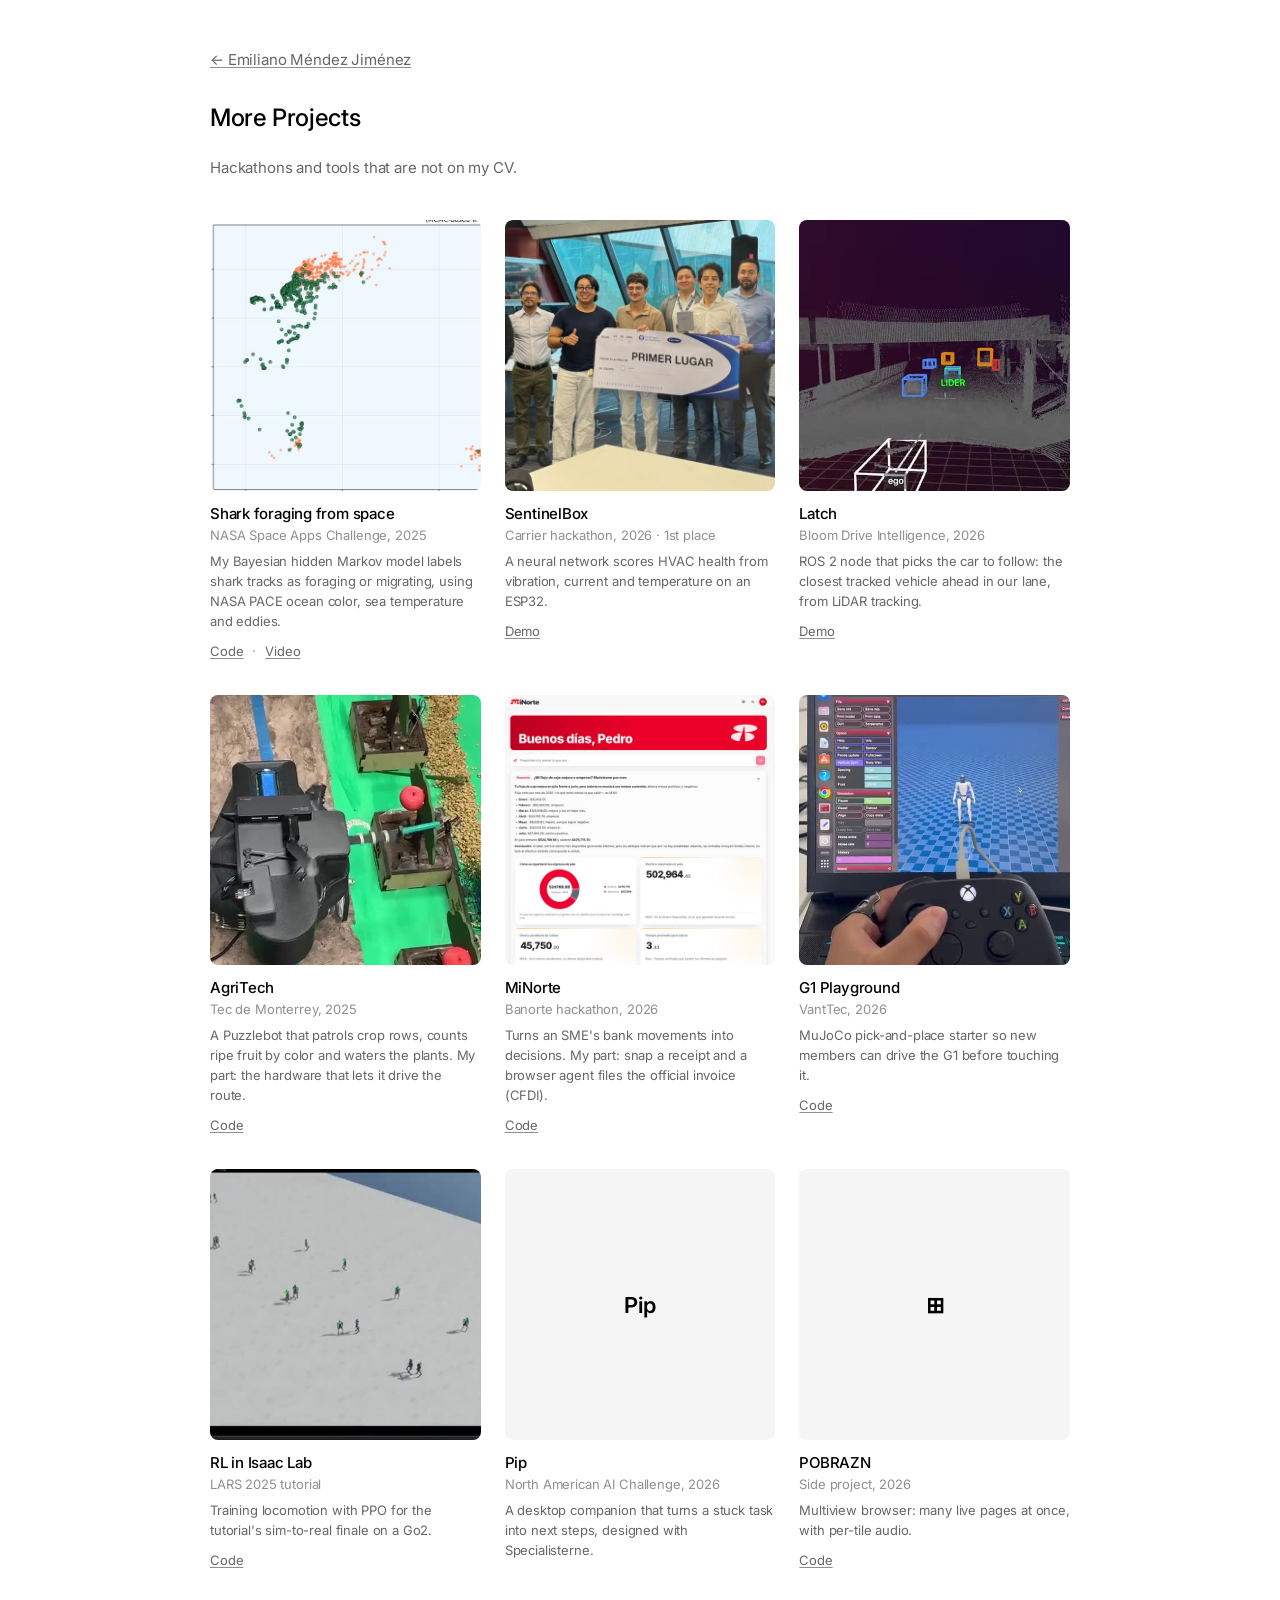
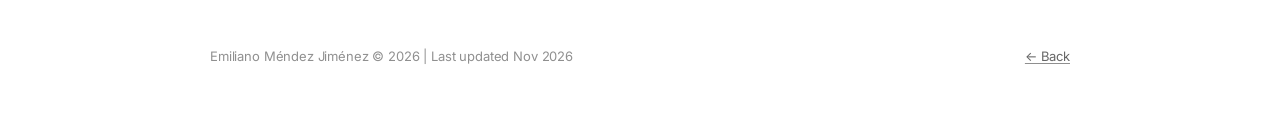
==== commit b73c16a2: "AgriTech: route video and my hardware role" ====
--- a/more.html
+++ b/more.html
@@ -41,10 +41,10 @@
         <div class="links"><a href="media/p_latch.mp4">Demo</a></div>
       </div>
       <div class="card">
-        <div class="media"><img src="media/p_agritech.jpg" width="600" height="600" alt="AgriTech dashboard: soil moisture, water use, intruders and ripe fruit" loading="lazy"></div>
+        <div class="media"><video src="media/p_agritech.mp4" poster="media/p_agritech.jpg" muted loop playsinline preload="none"></video></div>
         <h3>AgriTech</h3>
         <div class="where">Tec de Monterrey, 2025</div>
-        <p>A Puzzlebot that patrols crop rows, counts ripe fruit by color, logs soil sensors through an ESP32 and waters the plants; the data feeds a live dashboard.</p>
+        <p>A Puzzlebot that patrols crop rows, counts ripe fruit by color and waters the plants. My part: the hardware that lets it drive the route.</p>
         <div class="links"><a href="https://github.com/EMendezJ/AgriTech">Code</a></div>
       </div>
       <div class="card">
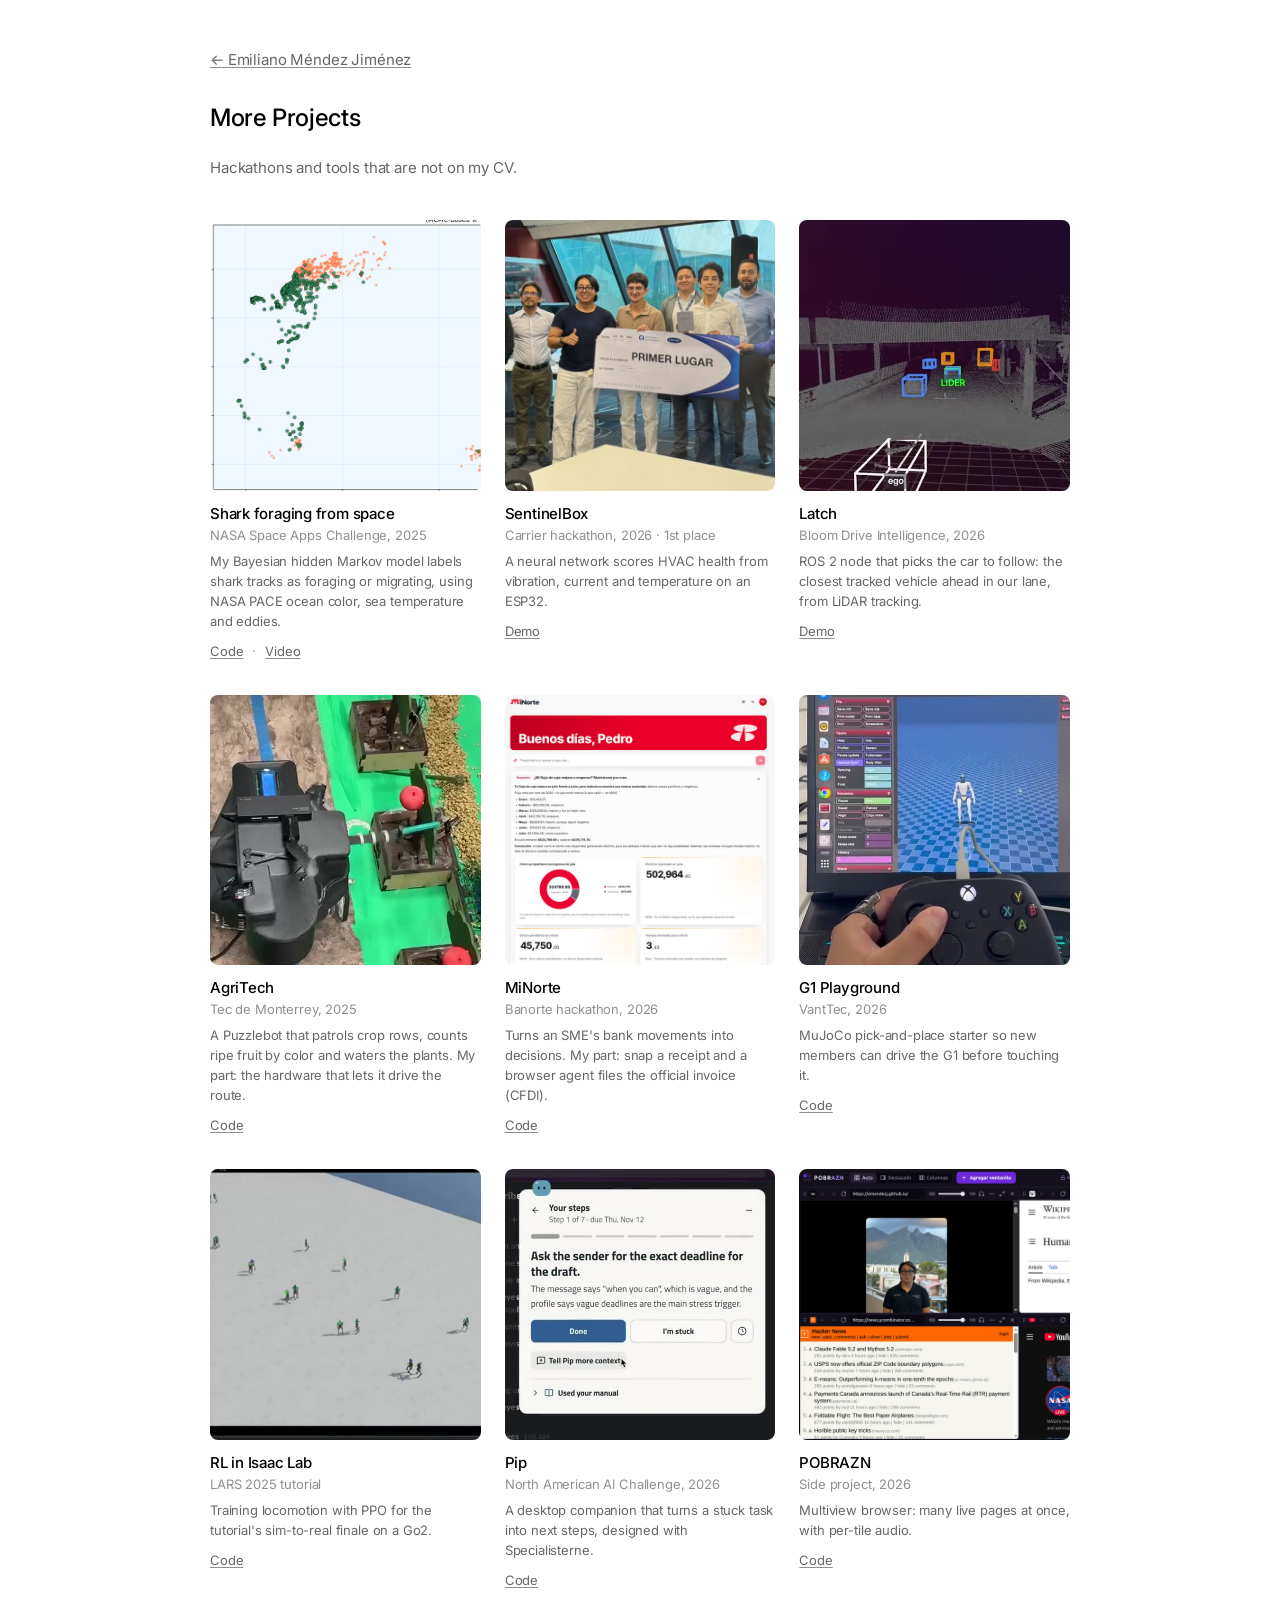
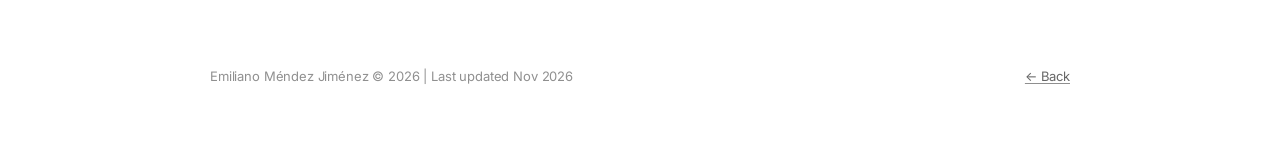
==== commit d8c4f6e2: "Pip demo clip and POBRAZN screenshot" ====
--- a/more.html
+++ b/more.html
@@ -69,13 +69,14 @@
         <div class="links"><a href="https://github.com/EMendezJ/LARS-RL-TUTORIAL">Code</a></div>
       </div>
       <div class="card">
-        <div class="media">Pip</div>
+        <div class="media"><video src="media/p_pip.mp4" poster="media/p_pip.jpg" muted loop playsinline preload="none"></video></div>
         <h3>Pip</h3>
         <div class="where">North American AI Challenge, 2026</div>
         <p>A desktop companion that turns a stuck task into next steps, designed with Specialisterne.</p>
+        <div class="links"><a href="https://github.com/pedroolib/pip-pal">Code</a></div>
       </div>
       <div class="card">
-        <div class="media">⊞</div>
+        <div class="media"><img src="media/p_pobrazn.jpg" width="600" height="600" alt="POBRAZN showing four live pages in a grid" loading="lazy"></div>
         <h3>POBRAZN</h3>
         <div class="where">Side project, 2026</div>
         <p>Multiview browser: many live pages at once, with per-tile audio.</p>
